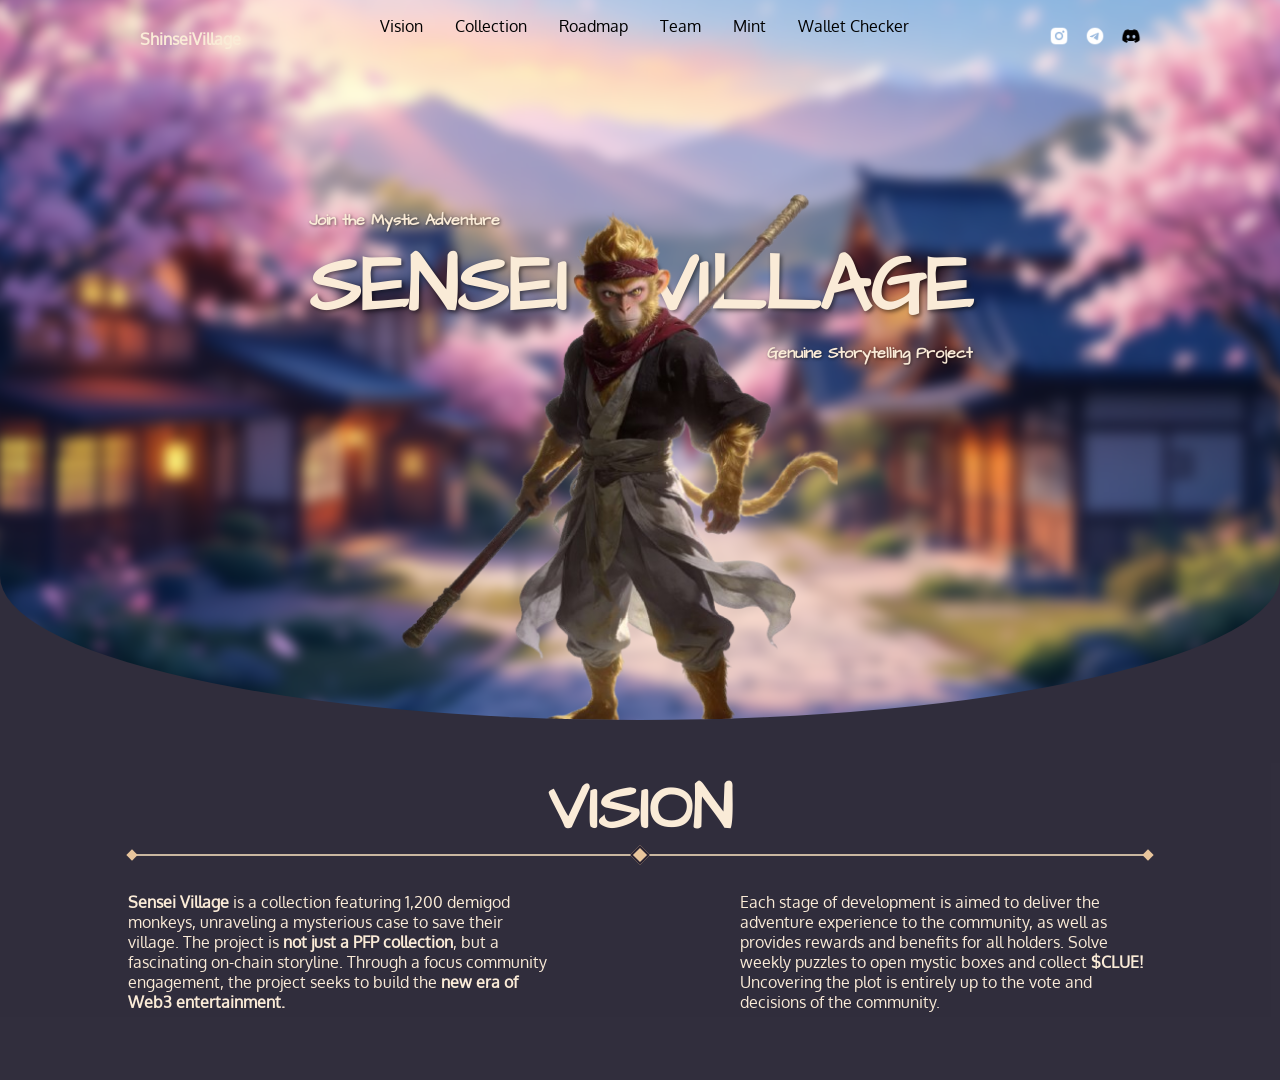
==== task 4/medium/medium-1/index.html @ 1d760262 "added 4 assignments" ====
<!doctype html>
<html lang="en">
  <head>
    <meta charset="UTF-8" />
    <meta name="viewport" content="width=device-width, initial-scale=1.0" />
    <title>Shinsei Village</title>

    <link rel="stylesheet" href="./style.css" />
  </head>
  <body>
    <header class="header">
      <nav class="nav-bar">
        <div class="logo">
          <h4>
            Shinsei<span><img src="" alt="" /></span>Village
          </h4>
        </div>
        <div class="nav-links">
          <a href="#">Vision</a>
          <a href="#">Collection</a>
          <a href="#">Roadmap</a>
          <a href="#">Team</a>
          <a href="#">Mint </a>
          <a href="#">Wallet Checker</a>
        </div>
        <div class="nav-socialmedia-links">
          <a href="#"><img src="./images/instagram-fill.png" alt="" /></a>
          <a href="#"><img src="./images/telegram-fill.png" alt="" /></a>
          <a href="#"><img src="./images/discord-fill.png" alt="" /></a>
        </div>
      </nav>

      <div class="hero">
        <div class="hero-text-container">
          <h3>Join the Mystic Adventure</h3>
          <h1 class="hero-text">SENSEI VILLAGE</h1>
          <h3 class="right-h3">Genuine Storytelling Project</h3>
        </div>
      </div>
      <img class="samurai-img" src="./images/wukong.png" alt="samurai image" />
    </header>
    <section class="vision">
      <h1 class="vision-heading">
        VISION


        <div class="custom-divider">
          <span class="diamond"></span>
        </div>

        
      </h1>
      <div class="vision-para-container">
        <p class="vision-para left-para">
          <strong>Sensei Village</strong> is a collection featuring 1,200
          demigod monkeys, unraveling a mysterious case to save their village.
          The project is <strong>not just a PFP collection</strong>, but a
          fascinating on-chain storyline. Through a focus community engagement,
          the project seeks to build the
          <strong>new era of Web3 entertainment.</strong>
        </p>
        <p class="vision-para right-para">
          Each stage of development is aimed to deliver the adventure experience
          to the community, as well as provides rewards and benefits for all
          holders. Solve weekly puzzles to open mystic boxes and collect
          <strong>$CLUE!</strong> Uncovering the plot is entirely up to the vote
          and decisions of the community.
        </p>
      </div>
    </section>
  </body>
</html>
---- task 4/medium/medium-1/style.css ----
@font-face {
  font-family: daughter;
  src: url(./fonts/ArchitectsDaughter-Regular.ttf);
}

@font-face {
  font-family: oxygen;
  src: url(./fonts/Oxygen-Regular.ttf);
}

* {
  margin: 0;
  padding: 0;
  box-sizing: border-box;
}

html,
body {
  min-height: 100%;
  width: 100%;
  font-family: oxygen;
  overflow-x: hidden;
}

.header {
  position: relative;

  width: 100%;
  height: 80vh;

  display: flex;
  flex-direction: column;
  align-items: center;
  justify-content: start;

  padding: 1rem 4rem;

  border-bottom-left-radius: 50% 20%;
  border-bottom-right-radius: 50% 20%;

  overflow: hidden;

  isolation: isolate;
}

/* Blur only the background image */
.header::before {
  content: "";

  position: absolute;
  inset: 0;

  background-image: url("./images/StockCake.com-Cherry Blossom Village.jpg");
  background-size: cover;
  background-position: center;
  background-repeat: no-repeat;

  filter: blur(6px);

  /* Prevent blur cutoff */
  transform: scale(1.08);

  z-index: -1;
}

/* Keep all content sharp */
.header > * {
  position: relative;
  z-index: 1;
}

.nav-bar {
  height: 5vh;
  width: 100vw;
  display: flex;
  align-items: center;
  justify-content: space-evenly;
}

.logo {
  font-size: 1rem;
  color: antiquewhite;
}

.nav-links {
  display: flex;
  gap: 2rem;
}

.nav-links a {
  height: 5vh;
  text-decoration: none;
  color: rgb(0, 0, 0);
  font-size: 1rem;
}

.nav-links a:hover {
  background: linear-gradient(to bottom, #ffb8a6, #ffe1ca);
}

.nav-socialmedia-links {
  display: flex;
  gap: 1rem;
}

.nav-socialmedia-links a {
  text-decoration: none;
  color: antiquewhite;
  font-size: 1.2rem;
}

.nav-socialmedia-links a img {
  width: 20px;
  height: 20px;
}

.hero {
  height: 50vh;
  width: auto
  ;
  display: flex;
  align-items: center;
  justify-content: center;
}

.hero-text-container h1 {
  font-family: daughter;
  font-size: 5rem;
  word-spacing: 3rem;
  color: antiquewhite;
  text-shadow: 2px 2px 4px rgba(0, 0, 0, 0.5);
}

.hero-text-container h3 {
  font-family: daughter;
  font-size: 1rem;
  color: antiquewhite;
  text-shadow: 1px 1px 3px rgba(0, 0, 0, 0.5);
}

.right-h3 {
  text-align: right;
}


.samurai-img {
  position: absolute;
  bottom: -5vh;
  left: 50%;
  transform: translateX(-55%);
  width: auto;
  height: 65vh;
}


.vision {
    height: 60vh;
    width:100%;
    padding-top: 25vh;
    display: flex;
    flex-direction: column;
    align-items: center;
    justify-content: start;
    background-color: rgba(20, 17, 34, 0.877);
    position: absolute;
    top: 60vh;
    z-index: -1;
}

.vision-heading {
  color: antiquewhite;
  font-family: daughter;
  font-size: 4rem;
  text-align: center;
}

.vision-heading hr {
  width: 50vw;
}

.vision-para-container {
  padding: 4vh 10vw;
  display: flex;
  align-items: center;
  justify-content: space-evenly;
  gap: 15vw;
}

.vision-para {
  color: antiquewhite;
}

.custom-divider {
  position: relative;

  width: 80vw;
  height: 2px;

  background-color: #c9b7a0;
}

/* Center Diamond */
.custom-divider .diamond {
  position: absolute;

  top: 50%;
  left: 50%;

  width: 14px;
  height: 14px;

  background-color: #e8c59c;

  border: 2px solid #2b2433;

  transform: translate(-50%, -50%) rotate(45deg);
}

/* Left Small Diamond */
.custom-divider::before,
.custom-divider::after {
  content: "";

  position: absolute;

  top: 50%;

  width: 8px;
  height: 8px;

  background-color: #e8c59c;

  transform: translateY(-50%) rotate(45deg);
}

.custom-divider::before {
  left: 0;
}

.custom-divider::after {
  right: 0;
}
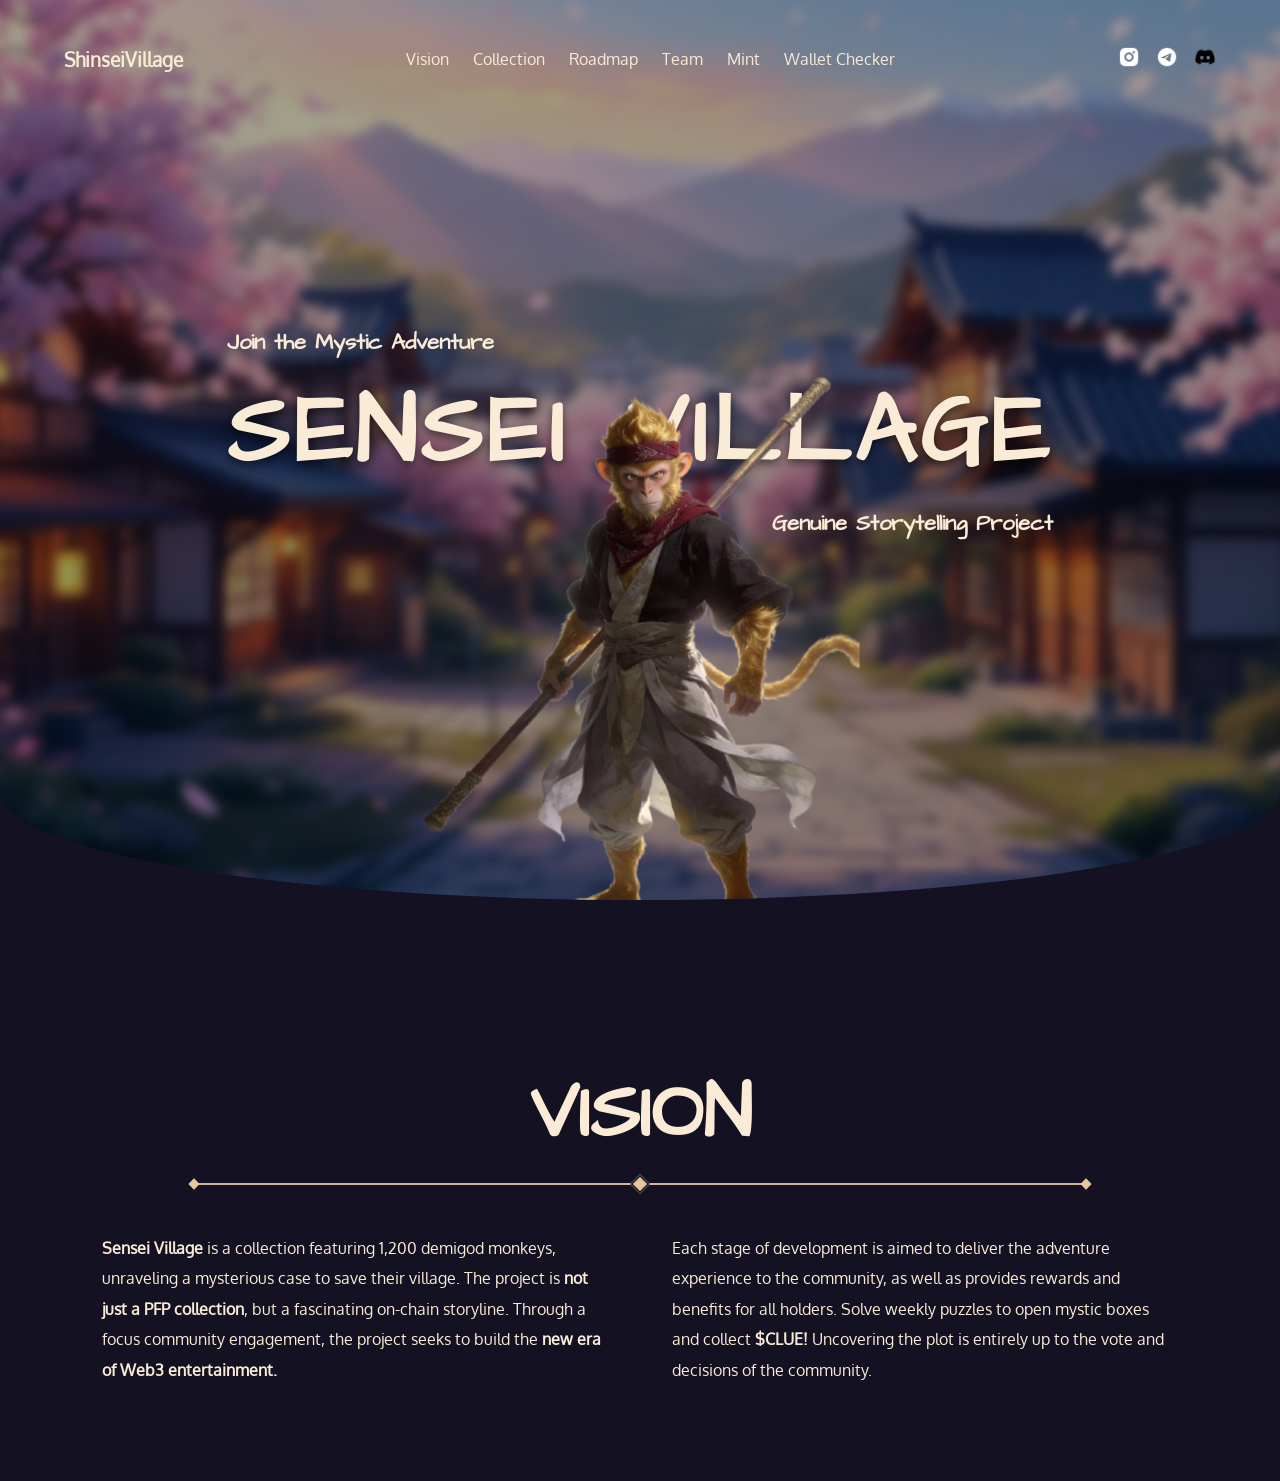
==== commit d6519c97: "fixed" ====
--- a/task 4/medium/medium-1/index.html
+++ b/task 4/medium/medium-1/index.html
@@ -32,7 +32,7 @@
 
       <div class="hero">
         <div class="hero-text-container">
-          <h3>Join the Mystic Adventure</h3>
+          <h3 class="left-h3">Join the Mystic Adventure</h3>
           <h1 class="hero-text">SENSEI VILLAGE</h1>
           <h3 class="right-h3">Genuine Storytelling Project</h3>
         </div>
--- a/task 4/medium/medium-1/style.css
+++ b/task 4/medium/medium-1/style.css
@@ -1,101 +1,139 @@
+/* =========================
+   Fonts
+========================= */
+
 @font-face {
-  font-family: daughter;
-  src: url(./fonts/ArchitectsDaughter-Regular.ttf);
+  font-family: "Daughter";
+  src: url("./fonts/ArchitectsDaughter-Regular.ttf");
 }
 
 @font-face {
-  font-family: oxygen;
-  src: url(./fonts/Oxygen-Regular.ttf);
-}
-
-* {
+  font-family: "Oxygen";
+  src: url("./fonts/Oxygen-Regular.ttf");
+}
+
+/* =========================
+   Reset
+========================= */
+
+*,
+*::before,
+*::after {
   margin: 0;
   padding: 0;
   box-sizing: border-box;
 }
 
-html,
+/* =========================
+   Base
+========================= */
+
+html {
+  scroll-behavior: smooth;
+}
+
 body {
-  min-height: 100%;
-  width: 100%;
-  font-family: oxygen;
+  min-height: 100vh;
+
+  font-family: "Oxygen", sans-serif;
+
   overflow-x: hidden;
-}
+
+  background-color: #141122;
+}
+
+/* =========================
+   Header
+========================= */
 
 .header {
   position: relative;
 
-  width: 100%;
-  height: 80vh;
+  min-height: 100vh;
+
+  padding: 1.5rem 5vw 8rem;
 
   display: flex;
   flex-direction: column;
   align-items: center;
-  justify-content: start;
-
-  padding: 1rem 4rem;
-
-  border-bottom-left-radius: 50% 20%;
-  border-bottom-right-radius: 50% 20%;
 
   overflow: hidden;
-
   isolation: isolate;
-}
-
-/* Blur only the background image */
+
+  border-bottom-left-radius: 50% 12%;
+  border-bottom-right-radius: 50% 12%;
+}
+
+/* Background */
 .header::before {
   content: "";
 
   position: absolute;
   inset: 0;
 
-  background-image: url("./images/StockCake.com-Cherry Blossom Village.jpg");
+  background:
+    linear-gradient(
+      rgba(0, 0, 0, 0.35),
+      rgba(0, 0, 0, 0.45)
+    ),
+    url("./images/StockCake.com-Cherry Blossom Village.jpg");
+
   background-size: cover;
   background-position: center;
   background-repeat: no-repeat;
 
-  filter: blur(6px);
-
-  /* Prevent blur cutoff */
+  filter: blur(5px);
+
   transform: scale(1.08);
 
   z-index: -1;
 }
 
-/* Keep all content sharp */
 .header > * {
   position: relative;
   z-index: 1;
 }
 
+/* =========================
+   Navbar
+========================= */
+
 .nav-bar {
-  height: 5vh;
-  width: 100vw;
+  width: 100%;
+  min-height: 70px;
+
   display: flex;
   align-items: center;
-  justify-content: space-evenly;
-}
-
-.logo {
+  justify-content: space-between;
+
+  gap: 2rem;
+}
+
+.logo h4 {
+  font-size: 1.2rem;
+
+  color: antiquewhite;
+}
+
+.nav-links {
+  display: flex;
+  flex-wrap: wrap;
+
+  gap: 1.5rem;
+}
+
+.nav-links a {
+  text-decoration: none;
+
+  color: antiquewhite;
+
   font-size: 1rem;
-  color: antiquewhite;
-}
-
-.nav-links {
-  display: flex;
-  gap: 2rem;
-}
-
-.nav-links a {
-  height: 5vh;
-  text-decoration: none;
-  color: rgb(0, 0, 0);
-  font-size: 1rem;
+
+  transition: color 0.3s ease;
 }
 
 .nav-links a:hover {
-  background: linear-gradient(to bottom, #ffb8a6, #ffe1ca);
+  color: #ffcf9e;
 }
 
 .nav-socialmedia-links {
@@ -103,103 +141,125 @@
   gap: 1rem;
 }
 
-.nav-socialmedia-links a {
-  text-decoration: none;
-  color: antiquewhite;
-  font-size: 1.2rem;
-}
-
-.nav-socialmedia-links a img {
-  width: 20px;
-  height: 20px;
-}
+.nav-socialmedia-links img {
+  width: 22px;
+  height: 22px;
+
+  object-fit: contain;
+}
+
+/* =========================
+   Hero
+========================= */
 
 .hero {
-  height: 50vh;
-  width: auto
-  ;
+  flex: 1;
+
+  width: 100%;
+
   display: flex;
   align-items: center;
   justify-content: center;
+
+  text-align: center;
+}
+
+.hero-text-container {
+  display: flex;
+  flex-direction: column;
+
+  gap: 0.5rem;
 }
 
 .hero-text-container h1 {
-  font-family: daughter;
-  font-size: 5rem;
-  word-spacing: 3rem;
-  color: antiquewhite;
-  text-shadow: 2px 2px 4px rgba(0, 0, 0, 0.5);
+  font-family: "Daughter", cursive;
+
+  font-size: clamp(3rem, 8vw, 6rem);
+
+  letter-spacing: 0.3rem;
+  word-spacing: 1rem;
+
+  color: antiquewhite;
+
+  text-shadow: 0 4px 10px rgba(0,0,0,0.5);
 }
 
 .hero-text-container h3 {
-  font-family: daughter;
-  font-size: 1rem;
-  color: antiquewhite;
-  text-shadow: 1px 1px 3px rgba(0, 0, 0, 0.5);
+  font-family: "Daughter", cursive;
+
+  font-size: clamp(1rem, 2vw, 1.4rem);
+
+  color: antiquewhite;
+}
+
+.left-h3 {
+  text-align: left;
 }
 
 .right-h3 {
   text-align: right;
 }
 
+/* =========================
+   Samurai Image
+========================= */
 
 .samurai-img {
   position: absolute;
-  bottom: -5vh;
+
+  bottom: -3rem;
   left: 50%;
-  transform: translateX(-55%);
+
+  transform: translateX(-50%);
+
+  height: min(65vh, 700px);
   width: auto;
-  height: 65vh;
-}
-
+
+  pointer-events: none;
+}
+
+/* =========================
+   Vision Section
+========================= */
 
 .vision {
-    height: 60vh;
-    width:100%;
-    padding-top: 25vh;
-    display: flex;
-    flex-direction: column;
-    align-items: center;
-    justify-content: start;
-    background-color: rgba(20, 17, 34, 0.877);
-    position: absolute;
-    top: 60vh;
-    z-index: -1;
+  padding:
+    10rem
+    8vw
+    6rem;
+
+  display: flex;
+  flex-direction: column;
+  align-items: center;
+
+  gap: 3rem;
 }
 
 .vision-heading {
-  color: antiquewhite;
-  font-family: daughter;
-  font-size: 4rem;
+  font-family: "Daughter", cursive;
+
+  font-size: clamp(3rem, 6vw, 5rem);
+
+  color: antiquewhite;
+
   text-align: center;
 }
 
-.vision-heading hr {
-  width: 50vw;
-}
-
-.vision-para-container {
-  padding: 4vh 10vw;
-  display: flex;
-  align-items: center;
-  justify-content: space-evenly;
-  gap: 15vw;
-}
-
-.vision-para {
-  color: antiquewhite;
-}
+/* =========================
+   Divider
+========================= */
 
 .custom-divider {
   position: relative;
 
-  width: 80vw;
+  width: min(80vw, 900px);
   height: 2px;
 
+  margin-top: 1rem;
+
   background-color: #c9b7a0;
 }
 
-/* Center Diamond */
 .custom-divider .diamond {
   position: absolute;
 
@@ -213,10 +273,11 @@
 
   border: 2px solid #2b2433;
 
-  transform: translate(-50%, -50%) rotate(45deg);
-}
-
-/* Left Small Diamond */
+  transform:
+    translate(-50%, -50%)
+    rotate(45deg);
+}
+
 .custom-divider::before,
 .custom-divider::after {
   content: "";
@@ -230,7 +291,9 @@
 
   background-color: #e8c59c;
 
-  transform: translateY(-50%) rotate(45deg);
+  transform:
+    translateY(-50%)
+    rotate(45deg);
 }
 
 .custom-divider::before {
@@ -239,4 +302,26 @@
 
 .custom-divider::after {
   right: 0;
+}
+
+/* =========================
+   Vision Paragraphs
+========================= */
+
+.vision-para-container {
+  width: 100%;
+
+  display: grid;
+
+  grid-template-columns:
+    repeat(auto-fit, minmax(280px, 1fr));
+
+  gap: 4rem;
+}
+
+.vision-para {
+  color: antiquewhite;
+
+  font-size: 1rem;
+  line-height: 1.9;
 }
